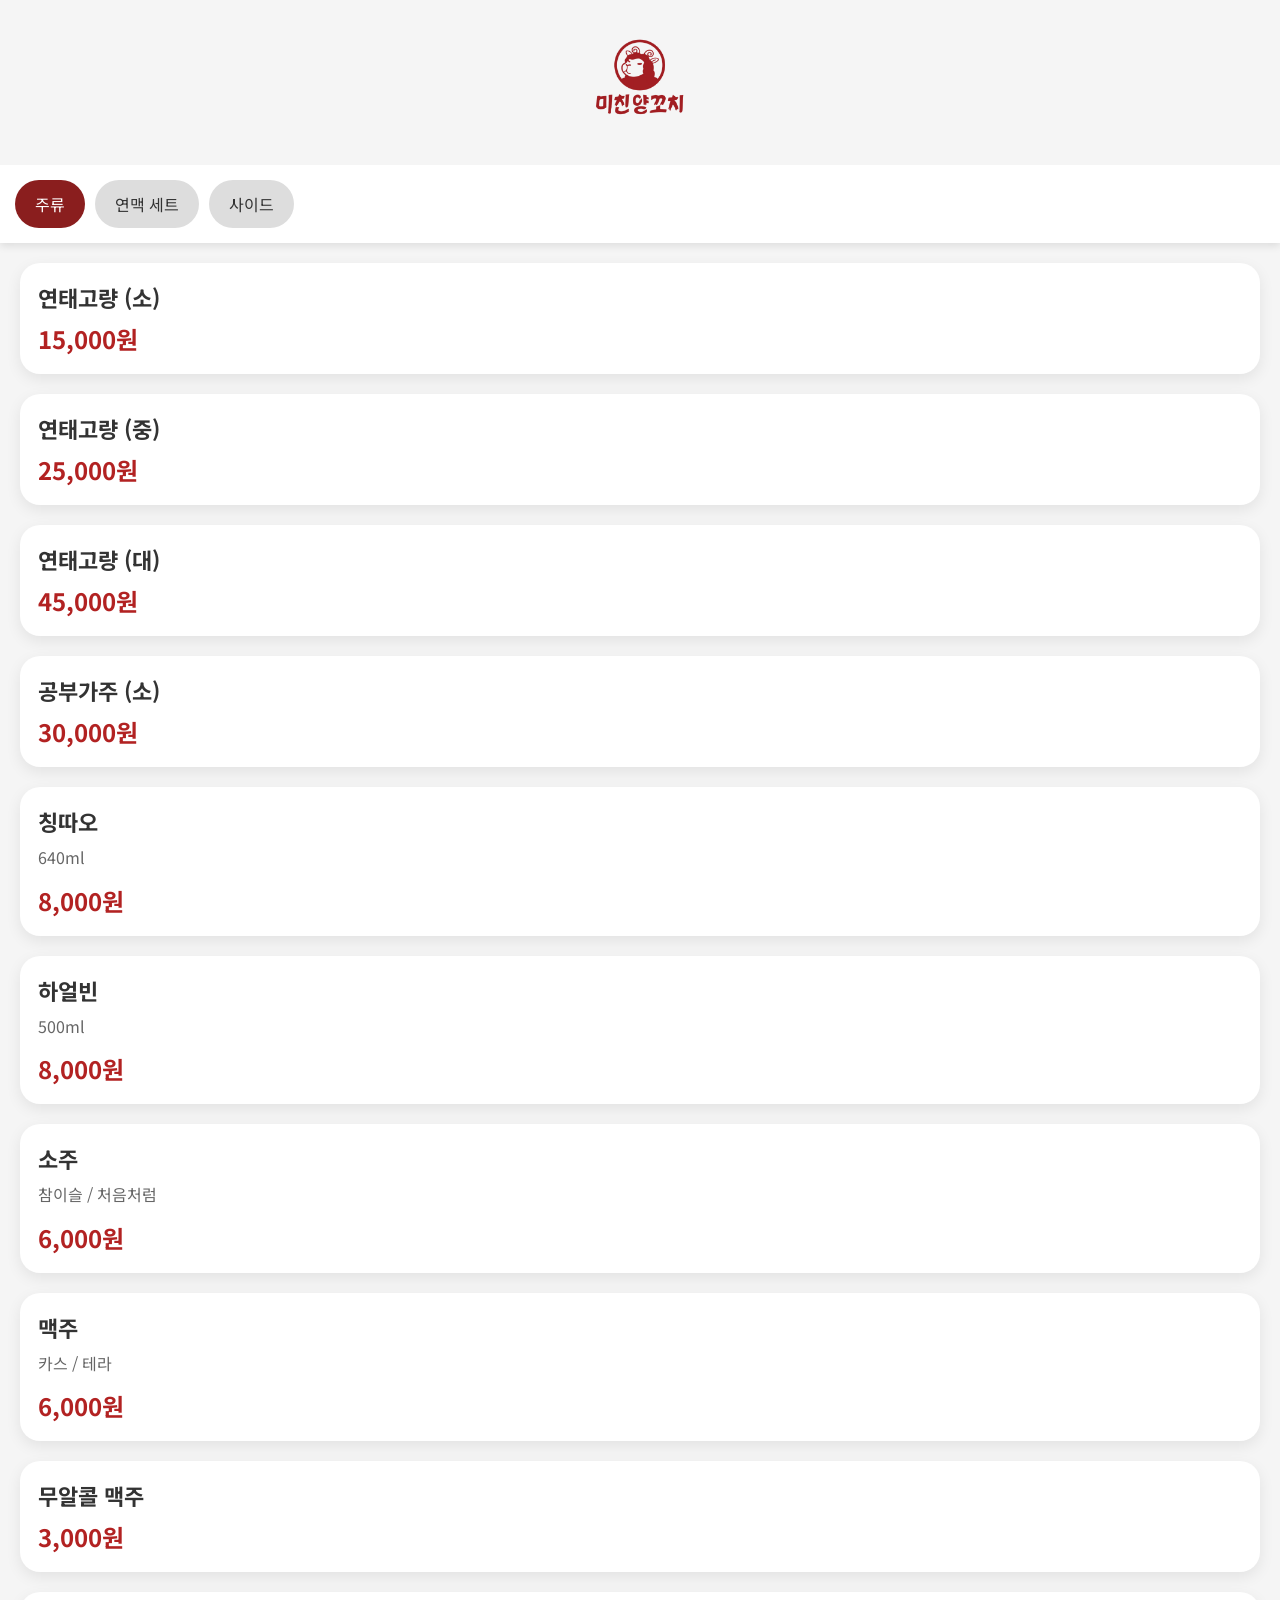
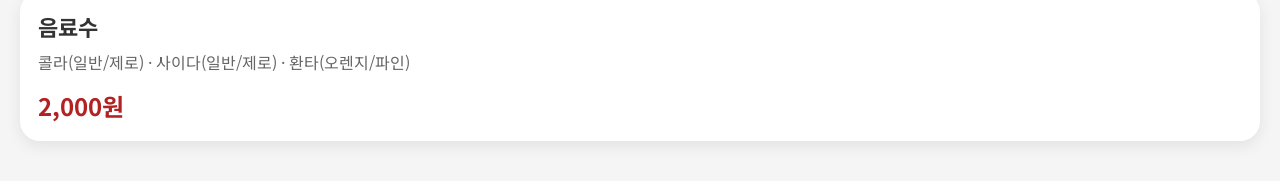
==== liquor.html @ 1ed3d153 "0924 ver.3" ====
<!DOCTYPE html>
<html lang="ko">

<head>

    <meta charset="UTF-8">
    <meta name="viewport" content="width=device-width, initial-scale=1.0">

    <title>미양이네 - 주류</title>

    <link rel="stylesheet" href="style.css">

    <link rel="preconnect" href="https://fonts.googleapis.com">
    <link href="https://fonts.googleapis.com/css2?family=Noto+Sans+KR:wght@300;400;600;700&display=swap"
        rel="stylesheet">

</head>

<body>

    <!-- 로고 -->
    <header>
        <a href="main.html">
            <img src="image.png" class="logo">
        </a>
    </header>


    <!-- 카테고리 -->
    <div class="category">

        <a href="liquor.html" class="active">
            주류
        </a>

        <a href="set.html">
            연맥 세트
        </a>

        <a href="side.html">
            사이드
        </a>

    </div>


    <!-- 주류 메뉴 -->
    <div class="menu">

        <div class="card">

            <div class="info">

                <h2>연태고량 (소)</h2>

                <span>15,000원</span>

            </div>

        </div>


        <div class="card">

            <div class="info">

                <h2>연태고량 (중)</h2>

                <span>25,000원</span>

            </div>

        </div>


        <div class="card">

            <div class="info">

                <h2>연태고량 (대)</h2>

                <span>45,000원</span>

            </div>

        </div>

        <div class="card">

            <div class="info">

                <h2>공부가주 (소)</h2>

                <span>30,000원</span>

            </div>

        </div>


        <div class="card">

            <div class="info">

                <h2>칭따오</h2>

                <p>640ml</p>

                <span>8,000원</span>

            </div>

        </div>


        <div class="card">

            <div class="info">

                <h2>하얼빈</h2>

                <p>500ml</p>

                <span>8,000원</span>

            </div>

        </div>


        <div class="card">

            <div class="info">

                <h2>소주</h2>

                <p>참이슬 / 처음처럼</p>

                <span>6,000원</span>

            </div>

        </div>


        <div class="card">

            <div class="info">

                <h2>맥주</h2>

                <p>카스 / 테라</p>

                <span>6,000원</span>

            </div>

        </div>


        <div class="card">

            <div class="info">

                <h2>무알콜 맥주</h2>

                <span>3,000원</span>

            </div>

        </div>


        <div class="card">

            <div class="info">

                <h2>음료수</h2>

                <p>
                    콜라(일반/제로) ·
                    사이다(일반/제로) ·
                    환타(오렌지/파인)
                </p>

                <span>2,000원</span>

            </div>

        </div>

    </div>

</body>

</html>
---- style.css ----
* {
    margin: 0;
    padding: 0;
    box-sizing: border-box;
    font-family: 'Noto Sans KR', sans-serif;
}


body {
    background: #f5f5f5;
    color: #333;
}


/* =========================
   HEADER
========================= */

header {
    padding: 35px 20px;
    text-align: center;
    background: #f5f5f5;

    /* 스크롤해도 로고가 위에 유지 */
    position: sticky;
    top: 0;
    z-index: 1000;
}


.logo {
    width: 90px;
}


/* =========================
   CATEGORY
========================= */

.category {

    display: flex;

    overflow: auto;

    padding: 15px;

    gap: 10px;

    background: white;

    box-shadow: 0 3px 8px rgba(0, 0, 0, .1);
}


/* 카테고리 버튼 */

.category a {

    border: none;

    background: #ddd;

    padding: 12px 20px;

    border-radius: 30px;

    font-size: 16px;

    cursor: pointer;

    white-space: nowrap;

    text-decoration: none;

    color: #333;

}


/* 현재 선택된 카테고리 */

.category a.active {

    background: #8A1E1E;

    color: white;

}


/* =========================
   MENU
========================= */

.menu {

    padding: 20px;

}


/* =========================
   MENU CARD
========================= */

.card {

    display: flex;

    background: white;

    border-radius: 20px;

    overflow: hidden;

    margin-bottom: 20px;

    box-shadow: 0 5px 15px rgba(0, 0, 0, .08);

    transition: .3s;

}


.card:hover {

    transform: translateY(-5px);

}


/* 메뉴 이미지 */

.card img {

    width: 130px;

    height: 130px;

    object-fit: cover;

}


/* =========================
   MENU INFO
========================= */

.info {

    padding: 18px;

    display: flex;

    flex-direction: column;

    justify-content: center;

}


/* 메뉴 이름 */

.info h2 {

    font-size: 22px;

    margin-bottom: 8px;

}


/* 메뉴 설명 */

.info p {

    color: #666;

    margin-bottom: 12px;

    line-height: 1.6;

}


/* 가격 */

.info span {

    font-size: 24px;

    font-weight: bold;

    color: #B22222;

}


/* 기존 가격 */

.info span del {

    color: #777;

    font-size: 18px;

    font-weight: normal;

    margin-right: 6px;

}


/* =========================
   FOOTER
========================= */

footer {

    padding: 30px;

    text-align: center;

    color: #777;

}

/* MAIN 안내문 */

.notice {
    padding: 30px 20px;
    text-align: center;
}

.notice h1 {
    font-size: 24px;
    margin-bottom: 15px;
}

.intro {
    color: #666;
    line-height: 1.7;
    margin-bottom: 100px;
}

.notice-box {
    background: white;
    border-radius: 18px;
    padding: 22px;
    margin-top: 30px;
    margin-bottom: 18px;
    box-shadow: 0 5px 15px rgba(0, 0, 0, .06);
}

.notice-box h2 {
    font-size: 19px;
    margin-bottom: 12px;
}

.notice-box p {
    color: #666;
    line-height: 1.7;
}
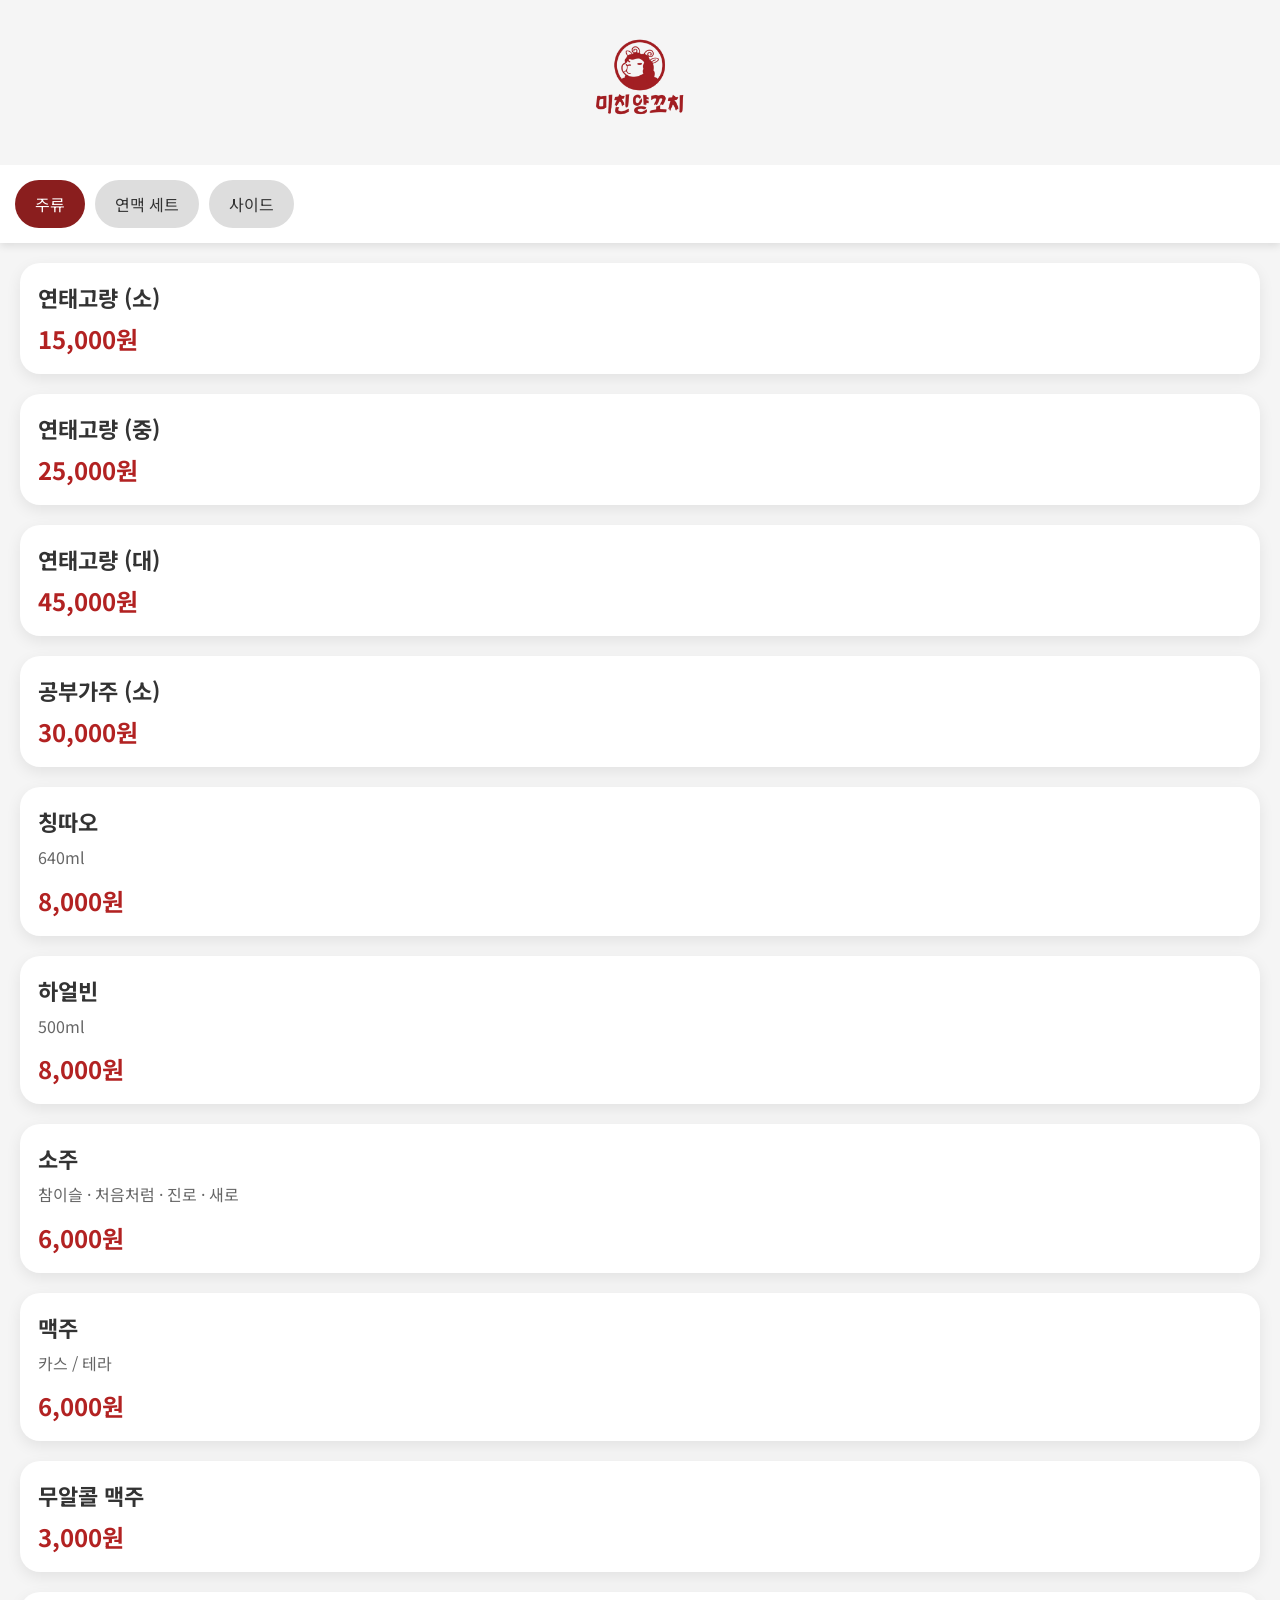
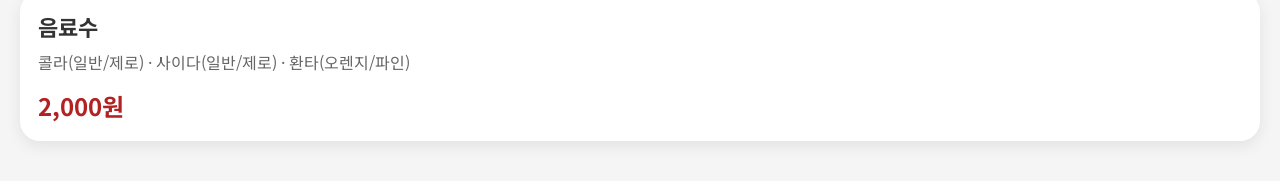
==== commit aa7e66fe: "0924 ver.6" ====
--- a/liquor.html
+++ b/liquor.html
@@ -134,7 +134,7 @@
 
                 <h2>소주</h2>
 
-                <p>참이슬 / 처음처럼</p>
+                <p>참이슬 · 처음처럼 · 진로 · 새로</p>
 
                 <span>6,000원</span>
 
--- a/style.css
+++ b/style.css
@@ -261,4 +261,42 @@
 .notice-box p {
     color: #666;
     line-height: 1.7;
+}
+
+
+@media (max-width: 600px) {
+
+    .category {
+        padding: 10px;
+        gap: 8px;
+        overflow-x: auto;
+    }
+
+    .category a {
+        padding: 10px 16px;
+        font-size: 14px;
+        flex-shrink: 0;
+    }
+
+    .notice {
+        padding: 25px 15px;
+    }
+
+    .notice-box {
+        background: white;
+        border-radius: 15px;
+        padding: 18px;
+        margin-bottom: 15px;
+    }
+
+    .notice-box h2 {
+        font-size: 19px;
+        margin-bottom: 12px;
+    }
+
+    .notice-box p {
+        font-size: 14px;
+        line-height: 1.7;
+        word-break: keep-all;
+    }
 }
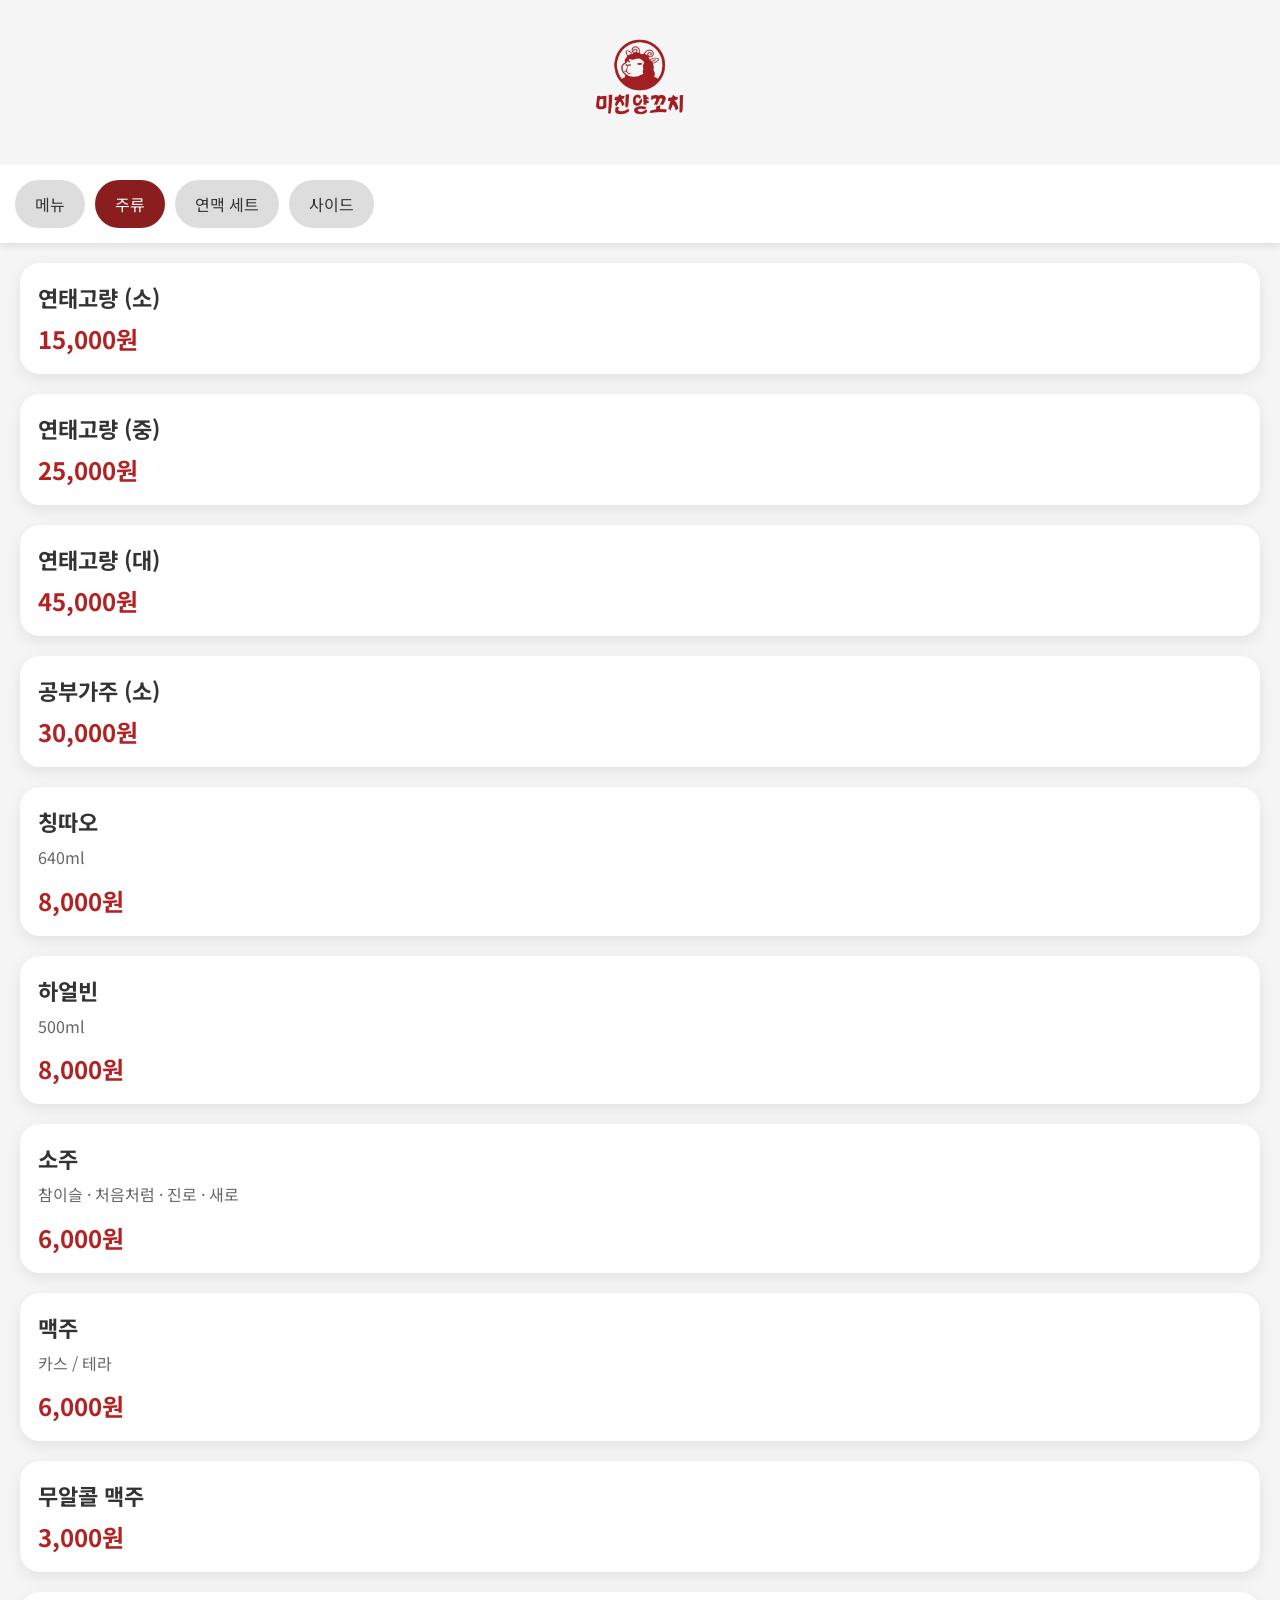
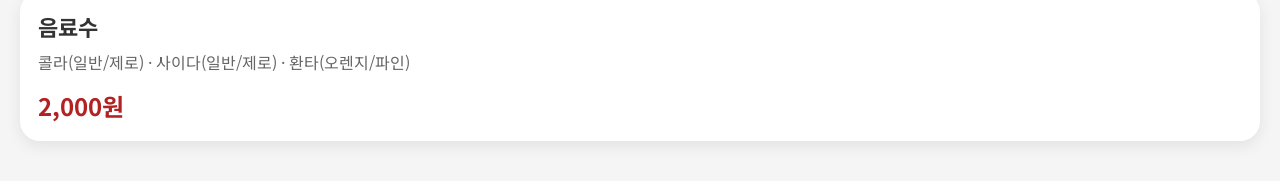
==== commit 9cf2d9de: "1001 수정" ====
--- a/liquor.html
+++ b/liquor.html
@@ -29,15 +29,19 @@
     <!-- 카테고리 -->
     <div class="category">
 
-        <a href="liquor.html" class="active">
+        <a href="menu.html" data-i18n="menu">
+            메뉴
+        </a>
+
+        <a href="liquor.html" class="active" data-i18n="liquor">
             주류
         </a>
 
-        <a href="set.html">
+        <a href="set.html" data-i18n="set">
             연맥 세트
         </a>
 
-        <a href="side.html">
+        <a href="side.html" data-i18n="side">
             사이드
         </a>
 
@@ -47,143 +51,202 @@
     <!-- 주류 메뉴 -->
     <div class="menu">
 
-        <div class="card">
-
-            <div class="info">
-
-                <h2>연태고량 (소)</h2>
-
-                <span>15,000원</span>
-
-            </div>
-
-        </div>
-
-
-        <div class="card">
-
-            <div class="info">
-
-                <h2>연태고량 (중)</h2>
-
-                <span>25,000원</span>
-
-            </div>
-
-        </div>
-
-
-        <div class="card">
-
-            <div class="info">
-
-                <h2>연태고량 (대)</h2>
-
-                <span>45,000원</span>
-
-            </div>
-
-        </div>
-
-        <div class="card">
-
-            <div class="info">
-
-                <h2>공부가주 (소)</h2>
-
-                <span>30,000원</span>
-
-            </div>
-
-        </div>
-
-
-        <div class="card">
-
-            <div class="info">
-
-                <h2>칭따오</h2>
-
-                <p>640ml</p>
-
-                <span>8,000원</span>
-
-            </div>
-
-        </div>
-
-
-        <div class="card">
-
-            <div class="info">
-
-                <h2>하얼빈</h2>
-
-                <p>500ml</p>
-
-                <span>8,000원</span>
-
-            </div>
-
-        </div>
-
-
-        <div class="card">
-
-            <div class="info">
-
-                <h2>소주</h2>
-
-                <p>참이슬 · 처음처럼 · 진로 · 새로</p>
-
-                <span>6,000원</span>
-
-            </div>
-
-        </div>
-
-
-        <div class="card">
-
-            <div class="info">
-
-                <h2>맥주</h2>
-
-                <p>카스 / 테라</p>
-
-                <span>6,000원</span>
-
-            </div>
-
-        </div>
-
-
-        <div class="card">
-
-            <div class="info">
-
-                <h2>무알콜 맥주</h2>
-
-                <span>3,000원</span>
-
-            </div>
-
-        </div>
-
-
-        <div class="card">
-
-            <div class="info">
-
-                <h2>음료수</h2>
-
-                <p>
+        <!-- 연태고량 (소) -->
+        <div class="card">
+
+            <div class="info">
+
+                <h2 data-i18n="yantai_small">
+                    연태고량 (소)
+                </h2>
+
+                <span data-i18n="yantai_small_price">
+                    15,000원
+                </span>
+
+            </div>
+
+        </div>
+
+
+        <!-- 연태고량 (중) -->
+        <div class="card">
+
+            <div class="info">
+
+                <h2 data-i18n="yantai_medium">
+                    연태고량 (중)
+                </h2>
+
+                <span data-i18n="yantai_medium_price">
+                    25,000원
+                </span>
+
+            </div>
+
+        </div>
+
+
+        <!-- 연태고량 (대) -->
+        <div class="card">
+
+            <div class="info">
+
+                <h2 data-i18n="yantai_large">
+                    연태고량 (대)
+                </h2>
+
+                <span data-i18n="yantai_large_price">
+                    45,000원
+                </span>
+
+            </div>
+
+        </div>
+
+
+        <!-- 공부가주 (소) -->
+        <div class="card">
+
+            <div class="info">
+
+                <h2 data-i18n="gongbugaju_small">
+                    공부가주 (소)
+                </h2>
+
+                <span data-i18n="gongbugaju_small_price">
+                    30,000원
+                </span>
+
+            </div>
+
+        </div>
+
+
+        <!-- 칭따오 -->
+        <div class="card">
+
+            <div class="info">
+
+                <h2 data-i18n="qingdao">
+                    칭따오
+                </h2>
+
+                <p data-i18n="qingdao_size">
+                    640ml
+                </p>
+
+                <span data-i18n="qingdao_price">
+                    8,000원
+                </span>
+
+            </div>
+
+        </div>
+
+
+        <!-- 하얼빈 -->
+        <div class="card">
+
+            <div class="info">
+
+                <h2 data-i18n="harbin">
+                    하얼빈
+                </h2>
+
+                <p data-i18n="harbin_size">
+                    500ml
+                </p>
+
+                <span data-i18n="harbin_price">
+                    8,000원
+                </span>
+
+            </div>
+
+        </div>
+
+
+        <!-- 소주 -->
+        <div class="card">
+
+            <div class="info">
+
+                <h2 data-i18n="soju">
+                    소주
+                </h2>
+
+                <p data-i18n="soju_detail">
+                    참이슬 · 처음처럼 · 진로 · 새로
+                </p>
+
+                <span data-i18n="soju_price">
+                    6,000원
+                </span>
+
+            </div>
+
+        </div>
+
+
+        <!-- 맥주 -->
+        <div class="card">
+
+            <div class="info">
+
+                <h2 data-i18n="beer">
+                    맥주
+                </h2>
+
+                <p data-i18n="beer_detail">
+                    카스 / 테라
+                </p>
+
+                <span data-i18n="beer_price">
+                    6,000원
+                </span>
+
+            </div>
+
+        </div>
+
+
+        <!-- 무알콜 맥주 -->
+        <div class="card">
+
+            <div class="info">
+
+                <h2 data-i18n="non_alcoholic_beer">
+                    무알콜 맥주
+                </h2>
+
+                <span data-i18n="non_alcoholic_beer_price">
+                    3,000원
+                </span>
+
+            </div>
+
+        </div>
+
+
+        <!-- 음료수 -->
+        <div class="card">
+
+            <div class="info">
+
+                <h2 data-i18n="drinks">
+                    음료수
+                </h2>
+
+                <p data-i18n="drinks_detail">
                     콜라(일반/제로) ·
                     사이다(일반/제로) ·
                     환타(오렌지/파인)
                 </p>
 
-                <span>2,000원</span>
+                <span data-i18n="drinks_price">
+                    2,000원
+                </span>
 
             </div>
 
@@ -191,6 +254,10 @@
 
     </div>
 
+
+    <!-- JavaScript -->
+    <script src="script.js"></script>
+
 </body>
 
 </html>
--- a/style.css
+++ b/style.css
@@ -299,4 +299,281 @@
         line-height: 1.7;
         word-break: keep-all;
     }
+}/* =========================
+   POPUP
+========================= */
+
+.modal {
+    display: none;
+
+    position: fixed;
+    top: 0;
+    left: 0;
+
+    width: 100%;
+    height: 100%;
+
+    background: rgba(0, 0, 0, 0.5);
+
+    justify-content: center;
+    align-items: center;
+
+    padding: 20px;
+
+    z-index: 9999;
+}
+
+
+.modal-box {
+    width: 100%;
+    max-width: 360px;
+
+    background: white;
+
+    border-radius: 20px;
+
+    padding: 30px 20px;
+
+    text-align: center;
+
+    box-shadow: 0 10px 30px rgba(0, 0, 0, 0.2);
+}
+
+
+.modal-box h2 {
+    font-size: 22px;
+
+    margin-bottom: 12px;
+}
+
+
+.modal-box p {
+    color: #555;
+
+    line-height: 1.6;
+
+    margin-bottom: 20px;
+}
+
+
+/* 언어 선택 버튼 */
+
+.language-buttons {
+    display: flex;
+
+    flex-direction: column;
+
+    gap: 10px;
+}
+
+
+.language-buttons button {
+    width: 100%;
+
+    border: none;
+
+    background: #f1f1f1;
+
+    padding: 14px;
+
+    border-radius: 12px;
+
+    font-size: 16px;
+
+    cursor: pointer;
+}
+
+
+.language-buttons button:hover {
+    background: #8A1E1E;
+
+    color: white;
+}
+
+
+/* 주문 팝업 확인 버튼 */
+
+.close-button {
+    width: 100%;
+
+    border: none;
+
+    background: #8A1E1E;
+
+    color: white;
+
+    padding: 13px;
+
+    border-radius: 12px;
+
+    font-size: 16px;
+
+    cursor: pointer;
+}
+
+
+/* 모바일 */
+
+@media (max-width: 600px) {
+
+    .modal {
+        padding: 20px;
+    }
+
+    .modal-box {
+        max-width: 330px;
+
+        padding: 25px 18px;
+
+        border-radius: 18px;
+    }
+
+    .modal-box h2 {
+        font-size: 20px;
+    }
+
+    .modal-box p {
+        font-size: 14px;
+    }
+
+    .language-buttons button {
+        padding: 13px;
+
+        font-size: 15px;
+    }
+
+}/* =========================
+   POPUP
+========================= */
+
+.modal {
+    display: none;
+
+    position: fixed;
+    top: 0;
+    left: 0;
+
+    width: 100%;
+    height: 100%;
+
+    background: rgba(0, 0, 0, 0.5);
+
+    justify-content: center;
+    align-items: center;
+
+    padding: 20px;
+
+    z-index: 9999;
+}
+
+
+.modal-box {
+    width: 100%;
+    max-width: 360px;
+
+    background: white;
+
+    border-radius: 20px;
+
+    padding: 30px 20px;
+
+    text-align: center;
+
+    box-shadow: 0 10px 30px rgba(0, 0, 0, 0.2);
+}
+
+
+.modal-box h2 {
+    font-size: 22px;
+    margin-bottom: 12px;
+}
+
+
+.modal-box p {
+    color: #555;
+    line-height: 1.6;
+    margin-bottom: 20px;
+}
+
+
+/* 언어 선택 버튼 */
+
+.language-buttons {
+    display: flex;
+    flex-direction: column;
+    gap: 10px;
+}
+
+
+.language-buttons button {
+    width: 100%;
+
+    border: none;
+
+    background: #f1f1f1;
+
+    padding: 14px;
+
+    border-radius: 12px;
+
+    font-size: 16px;
+
+    cursor: pointer;
+}
+
+
+.language-buttons button:hover {
+    background: #8A1E1E;
+    color: white;
+}
+
+
+/* 주문 팝업 확인 버튼 */
+
+.close-button {
+    width: 100%;
+
+    border: none;
+
+    background: #8A1E1E;
+
+    color: white;
+
+    padding: 13px;
+
+    border-radius: 12px;
+
+    font-size: 16px;
+
+    cursor: pointer;
+}
+
+
+/* 모바일 */
+
+@media (max-width: 600px) {
+
+    .modal {
+        padding: 20px;
+    }
+
+    .modal-box {
+        max-width: 330px;
+        padding: 25px 18px;
+        border-radius: 18px;
+    }
+
+    .modal-box h2 {
+        font-size: 20px;
+    }
+
+    .modal-box p {
+        font-size: 14px;
+    }
+
+    .language-buttons button {
+        padding: 13px;
+        font-size: 15px;
+    }
+
 }
